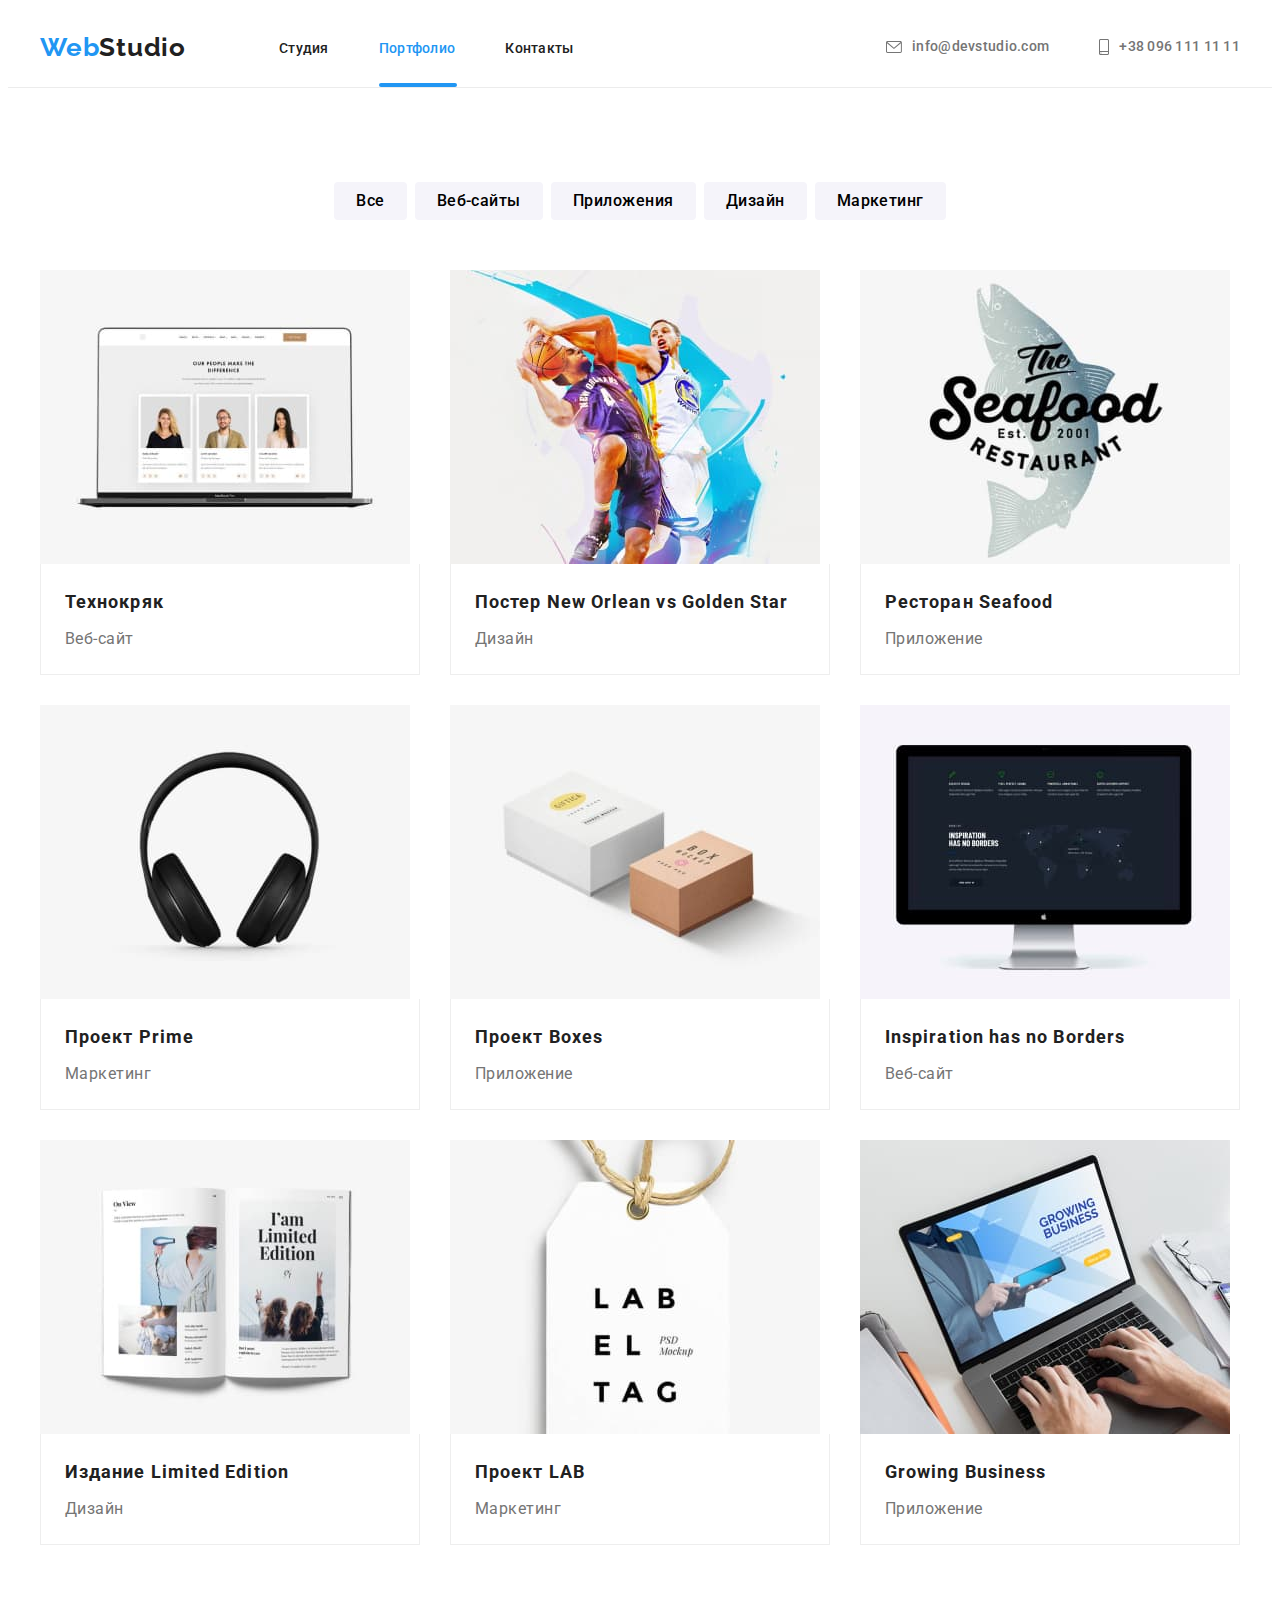
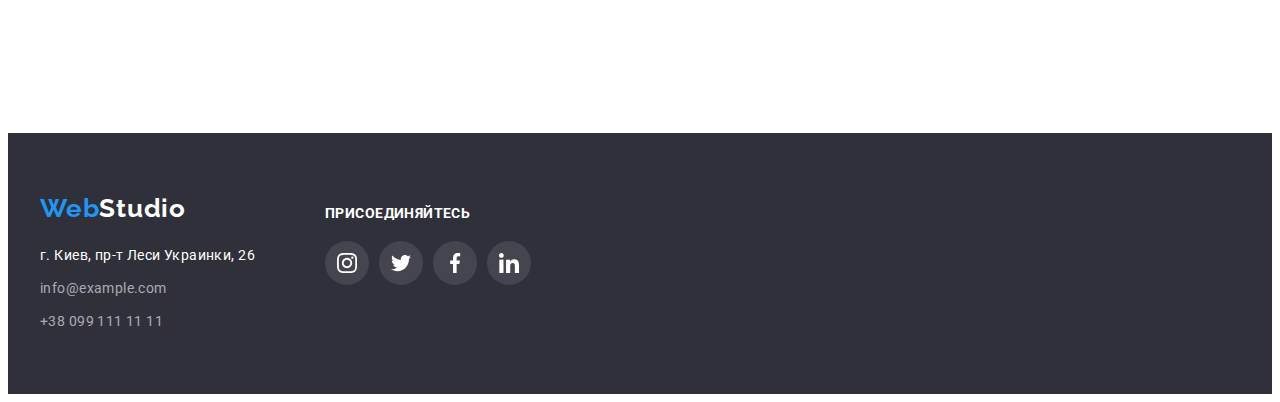
==== portfolio.html @ bdfaadbd "poputka#1" ====
<!DOCTYPE html>
<html lang="ru">
<head>
    <meta charset="UTF-8">
    <meta http-equiv="X-UA-Compatible" content="IE=edge">
    <meta name="viewport" content="width= , initial-scale=1.0">
    <link rel="preconnect" href="https://fonts.googleapis.com">
<link rel="preconnect" href="https://fonts.gstatic.com" crossorigin>
<link href="https://fonts.googleapis.com/css2?family=Raleway:wght@700&family=Roboto:wght@400;500;700;900&display=swap" rel="stylesheet">
<link rel="stylesheet" href="https://cdnjs.cloudflare.com/ajax/libs/modern-normalize/1.1.0/modern-normalize.min.css" integrity="sha512-wpPYUAdjBVSE4KJnH1VR1HeZfpl1ub8YT/NKx4PuQ5NmX2tKuGu6U/JRp5y+Y8XG2tV+wKQpNHVUX03MfMFn9Q==" crossorigin="anonymous" referrerpolicy="no-referrer" />
<link rel="stylesheet" href="./css/styles.css">   
    <title>portfolio</title>
</head>
<body>
    <header class="header-portfolio"> 
        <div class="container">
        <a class="header-logo link" href="./images/w.svg"><span class="logo-color" >Web</span>Studio</a>
        <nav>
        <ul class="header-list list">
            <li class="header-item"><a href="./index.html" class="header-link  link">Студия</a></li>
            <li class="header-item"><a href="" class="header-link current link header-portfolio-link">Портфолио</a></li>
            <li class="header-item"><a href="" class="header-link link">Контакты</a></li>
        </ul> 
        </nav>
        <div class="header-contact">
    <ul class="header-contact-list list">
    <li class="header-mail-tel"><a class="mail link" href="mailto:info@devstudio.com"><svg class="header-mail-icon" width="16" height="12">
      <use href="./images/icons.svg#icon-envelope"></use>
  </svg>info@devstudio.com</a></li>
    <li><a class="tel link" href="tel:+380961111111"><svg class="header-tel-icon" width="10" height="16">
      <use href="./images/icons.svg#icon-smartphone"></use>
  </svg>+38 096 111 11 11</a></li>
    </ul>
    </div>
    </div>
    </header>
<main>
    <section class="galery">
      <div class="container">
        <h1 class="visually-hidden">Кнопки</h1>
        <div class="button-galery">
        <ul class="button-galery-list list">
            <li class="button-galery-btn"><button type="button" class="galery-btn">Все</button></li>
            <li class="button-galery-btn"><button type="button" class="galery-btn">Веб-сайты</button></li>
            <li class="button-galery-btn"><button type="button" class="galery-btn">Приложения</button></li>
            <li class="button-galery-btn"><button type="button" class="galery-btn">Дизайн</button></li>
            <li class="button-galery-btn"><button type="button" class="galery-btn">Маркетинг</button></li>
        </ul>
      </div>
       <h2 class="visually-hidden">Галерея</h2>
       <div class="galery-items">
      <ul class="galery-list list">
          <li class="galery-items-list">
            <div class="galery-top-wrap">
            <img src="./images/galery1.jpg" 
            alt="Примеры работ1"
            width="370">
            <p class="galery-top-text">Ресурс предлагает комплексные предложения с разным уровнем функционала и сервисов. Все это позволит посетителю получить исчерпывающие сведения о компании или частном лице.</p>
          </div>
            <div class="galery-list-group">
        <p class="galery-title">Технокряк</p>
        <p class="galery-text">Веб-сайт</p>
      </div>
        </li>
          <li class="galery-items-list">
            <div class="galery-top-wrap">
            <img src="./images/galery2.jpg"
            alt="Примеры работ2"
            width="370">
            <p class="galery-top-text">Ресурс предлагает комплексные предложения с разным уровнем функционала и сервисов. Все это позволит посетителю получить исчерпывающие сведения о компании или частном лице.</p>
          </div>
            <div class="galery-list-group">
        <p class="galery-title">Постер New Orlean vs Golden Star</p>
        <p class="galery-text">Дизайн</p>
      </div>
        </li>
          <li class="galery-items-list">
            <div class="galery-top-wrap">
            <img src="./images/galery3.jpg" 
            alt="Примеры работ3"
            width="370">
            <p class="galery-top-text">Ресурс предлагает комплексные предложения с разным уровнем функционала и сервисов. Все это позволит посетителю получить исчерпывающие сведения о компании или частном лице.</p>
          </div>
            <div class="galery-list-group">
        <p class="galery-title">Ресторан Seafood</p>
        <p class="galery-text">Приложение</p>
      </div>
        </li>
          <li class="galery-items-list">
            <div class="galery-top-wrap">
            <img src="./images/galery4.jpg" 
            alt="Примеры работ4"
            width="370">
            <p class="galery-top-text">Ресурс предлагает комплексные предложения с разным уровнем функционала и сервисов. Все это позволит посетителю получить исчерпывающие сведения о компании или частном лице.</p>
          </div>
            <div class="galery-list-group">
        <p class="galery-title">Проект Prime</p>
        <p class="galery-text">Маркетинг</p>
      </div>
        </li>
          <li class="galery-items-list">
            <div class="galery-top-wrap">
            <img src="./images/galery5.jpg" 
            alt="Примеры работ5"
            width="370">
            <p class="galery-top-text">Ресурс предлагает комплексные предложения с разным уровнем функционала и сервисов. Все это позволит посетителю получить исчерпывающие сведения о компании или частном лице.</p>
          </div>
            <div class="galery-list-group">
        <p class="galery-title">Проект Boxes</p>
        <p class="galery-text">Приложение</p>
      </div>
        </li>
          <li class="galery-items-list">
            <div class="galery-top-wrap">
            <img src="./images/galery6.jpg" 
            alt="Примеры работ6"
            width="370">
            <p class="galery-top-text">Ресурс предлагает комплексные предложения с разным уровнем функционала и сервисов. Все это позволит посетителю получить исчерпывающие сведения о компании или частном лице.</p>
          </div>
            <div class="galery-list-group">
        <p lang="en" class="galery-title">Inspiration has no Borders</p>
        <p class="galery-text">Веб-сайт</p>
      </div>
        </li>
          <li class="galery-items-list">
            <div class="galery-top-wrap">
            <img src="./images/galery7.jpg" 
            alt="Примеры работ7"
            width="370">
            <p class="galery-top-text">Ресурс предлагает комплексные предложения с разным уровнем функционала и сервисов. Все это позволит посетителю получить исчерпывающие сведения о компании или частном лице.</p>
          </div>
            <div class="galery-list-group">
        <p class="galery-title">Издание Limited Edition</p>
        <p class="galery-text">Дизайн</p>
      </div>
        </li>
          <li class="galery-items-list">
            <div class="galery-top-wrap">
            <img src="./images/galery8.jpg"
             alt="Примеры работ8"
             width="370">
             <p class="galery-top-text">Ресурс предлагает комплексные предложения с разным уровнем функционала и сервисов. Все это позволит посетителю получить исчерпывающие сведения о компании или частном лице.</p>
            </div>
             <div class="galery-list-group">
        <p class="galery-title">Проект LAB</p>
        <p class="galery-text">Маркетинг</p>
      </div>
        </li>
          <li class="galery-items-list">
            <div class="galery-top-wrap">
            <img src="./images/galery9.jpg" 
            alt="Примеры работ9"
            width="370">
            <p class="galery-top-text">Ресурс предлагает комплексные предложения с разным уровнем функционала и сервисов. Все это позволит посетителю получить исчерпывающие сведения о компании или частном лице.</p>
          </div>
            <div class="galery-list-group">
        <p lang="en" class="galery-title">Growing Business</p>
        <p class="galery-text">Приложение</p>
      </div>
        </li>
      </ul>
    </div>
    </div>
    </section>
</main>
<footer class="footer">
  <div class="container">
      <ul class="footer-text-list list">
          <li class="footer-text">
  <div class="footer-logo-color">
  <a class="footer-logo link"  href="./images/webstudio1.svg"> <span class="logo-color" >Web</span>Studio</a>
</div>
  <address class="adress">г. Киев, пр-т Леси Украинки, 26</address>
  <ul class="list">
      <li class="footer-contact"><a class="footer-mail link" href="mailto:info@example.com">info@example.com</a></li>
      <li><a class="footer-tel link" href="tel:+380991111111">+38 099 111 11 11</a></li> 
  </ul>
</li>
<li class="footer-text">
  <p class="footer-soc">присоединяйтесь</p>
  <ul class="footer-soc-list list">
      <li class="footer-soc-item"><a href="" class="footer-soc-link"> 
          <svg class="footer-soc-icon" width="20" height="20">
              <use href="./images/icons.svg#icon-instagram"></use>
          </svg></a></li>
      <li class="footer-soc-item"><a href="" class="footer-soc-link"><svg class="footer-soc-icon" width="20" height="20">
          <use href="./images/icons.svg#icon-twitter"></use>
       </svg></a></li>
      <li class="footer-soc-item"><a href="" class="footer-soc-link"><svg class="footer-soc-icon" width="20" height="20">
          <use href="./images/icons.svg#icon-facebook"></use>
      </svg></a></li>
      <li class="footer-soc-item"><a href="" class="footer-soc-link"><svg class="footer-soc-icon" width="20" height="20">
          <use href="./images/icons.svg#icon-linkedin"></use>
      </svg></a></li>
  </ul>
</li>
</ul>
</div>
</footer>
</body>
</html>
---- css/styles.css ----
:root {
--header-color: #212121;
--title-color: #212121;
--acent-color: #2196F3;
--text-color:#757575;
--typical-margin: 30px;
}

body {
    font-family: Roboto, Tahoma;
    color: #212121;
}

p, h1, h2, h3, h4, h5, h6 {
    margin: 0;
}
ul {
    padding-left: 0;
    margin: 0;
}
button {
    cursor: pointer;
}
img {
    display: block;
}
.link {
    text-decoration: none;
}
.list {
    list-style: none;
}

.container {
    width: 1200px;
    padding-left: 15px;
    padding-right: 15px;
    margin: 0 auto;
}
.visually-hidden {
    position: absolute;
    white-space: nowrap;
    width: 1px;
    height: 1px;
    overflow: hidden;
    border: 0;
    padding: 0;
    clip: rect(0 0 0 0);
    clip-path: inset(50%);
    margin: -1px;
  }
  .header-logo {
    font-family: 'Raleway';
    font-weight: 700;
    font-size: 26px;
    line-height: 1.19;
    letter-spacing: 0.03em;
    color: #212121;    
  }
  .footer-logo {
      
font-family: 'Raleway';
font-style: normal;
font-weight: 700;
font-size: 26px;
line-height: 1.19;
letter-spacing: 0.03em;
color: #FFFFFF;
  }
  .logo-color {
    color:var(--acent-color); 
}

.mail {
    font-weight: 500;
    font-size: 14px;
    line-height: 1.14;
    letter-spacing: 0.02em;
    color: var(--text-color); 
    transition: color 250ms cubic-bezier(0.4, 0, 0.2, 1);
    transition-property: all;
}

.mail:hover, .mail:focus {
    color: #2196F3;
}

.tel {
    font-weight: 500;
    font-size: 14px;
    line-height: 1.14;
    letter-spacing: 0.02em;
    color: #757575;
    transition: color 250ms cubic-bezier(0.4, 0, 0.2, 1);
    }
    .tel:hover, .tel :focus {
        color: #2196F3;
    }
.adress {
font-style: normal;
font-weight: 400;
font-size: 14px;
line-height: 1.71;
letter-spacing: 0.03em;
color: #FFFFFF;
margin-bottom: 9px;
}
.title {
font-weight: 700;
font-size: 36px;
line-height: 1.16;
letter-spacing: 0.03em;
color: var(--title-color);
}

.footer-tel {
font-weight: 400;
font-size: 14px;
line-height: 1.71;
letter-spacing: 0.03em;
color: rgba(255, 255, 255, 0.6);
transition: color 250ms cubic-bezier(0.4, 0, 0.2, 1);
}
.footer-tel:hover, .footer-tel:focus {
    color: #2196F3;
}
.footer-mail {
font-weight: 400;
font-size: 14px;
line-height: 1.71;
letter-spacing: 0.03em;
color: rgba(255, 255, 255, 0.6);
transition: color 250ms cubic-bezier(0.4, 0, 0.2, 1);
transition-property: all;
}
.footer-mail:hover, .footer-mail:focus {
    color: #2196F3;
}

/*-----------------HEADER-----------------------*/

.header {
    padding-top: 24px;
    padding-bottom: 24px;
    position: relative;
}
.header .container {
    display: flex;
    align-items: center;
}
.header-logo {
    margin-right: 93px;
}
.header-list {
    display: flex;
}

.header-item:not(:last-child) {
margin-right: 50px;
}
.header-link {
font-weight: 500;
font-size: 14px;
line-height: 1.14;
letter-spacing: 0.02em;
color: #212121;
transition: color 250ms cubic-bezier(0.4, 0, 0.2, 1);
transition-property: all;
}
.header-link:hover, .header-link:focus {
    color: #2196F3;
}

.header-link.current {
    color: var(--acent-color);
}
.header-studio::after {
content: "";
position: absolute;
bottom: 0;
width: 48px;
height: 4px;
background-color: #2196F3;
border-radius: 2px;
display: flex;
}


.header-contact-list {
    display: flex;
}
.header-contact {
    margin-left: auto;
}
.header-mail-tel {
    margin-right: 50px;
}

.header-mail-icon {
    fill: currentColor;
    margin-right: 10px;
}
.header-tel-icon {
    fill: currentColor;
    margin-right: 10px; 
}
.tel {
    display: flex;
    align-items: center;
}
.mail {
    display: flex;
    align-items: center;
}

/*-------------------HERO--------------------*/
.hero {
    background-color: #2F303A;;
   padding-top: 200px;
   padding-bottom: 200px;
   text-align: center;
   background-image:linear-gradient(rgba(47, 48, 58, 0.4), rgba(47, 48, 58, 0.4)), url(../images/herotitle.jpg);
background-repeat: no-repeat;

background-size: cover;
min-width: 1600px;
margin: 0 auto;

}
.hero-title {
    font-weight: 900;
    font-size: 44px;
    line-height: 1.36;
    letter-spacing: 0.06em;
    text-transform: uppercase;
    color: #FFFFFF;
    width: 696px;
    margin-right: auto;
    margin-left: auto;
    margin-top: 0;
    margin-bottom: var(--typical-margin);
    
}
.hero-btn {
    border: none;
    min-width: 200px;
    height: 50px;
    font-family: inherit;
    font-weight: 700;
    font-size: 16px;
    line-height: 1.88;  
    letter-spacing: 0.06em;
    border-radius: 4px;
    color: #FFFFFF;
    box-shadow: 0px 4px 4px rgba(0, 0, 0, 0.15);
    background-color: var(--acent-color);
    margin: 0 auto;
    display: block;
}

.hero-btn:hover, .hero-btn:focus {
    color: #FFFFFF;
    background-color : var(--acent-color);
}


/*-----------------BENEFITS-------------------*/
.benefits {
    padding-top: 94px;
}
.benefits-list {
    display: flex;  
}
.benefits-item {
    display: flex;
    align-items: center;
}
.benefits-list-link{
    width: 270px;
    height: 120px;
    background-color: #F5F4FA;
    border-radius: 4px;
    display: flex;
    align-items: center;
    justify-content: center;
    margin-bottom: 30px;
}
.benefits-list-link:not(:last-child) {
    margin-right: var(--typical-margin);  
    }

.benefits-top-text:not(:last-child) {
    margin-right: var(--typical-margin);
}

.benefits-title {
font-weight: 700;
font-size: 14px;
line-height: 1.14;
letter-spacing: 0.03em;
text-transform: uppercase;
color:#212121;
margin-bottom: 10px;
}

.benefits-text {
width: 270px; 
font-weight: 400;
font-size: 14px;
line-height: 1.71;
letter-spacing: 0.03em;
color: var(--text-color);
}

/*-------------------ABOUT-------------------------*/
.about {
    padding-top: 94px;
    padding-bottom: 94px;
}
.about-title {
    margin-bottom: 50px;
    display: flex;
    justify-content: center;
}
.about-list {
    display: flex;
}
.about-item:not(:last-child) {
margin-right: var(--typical-margin);
}
.about-top-wrap {
    position: relative;
}
.about-text {
    position: absolute;
    bottom: 0;
    width: 370px;
    height: 70px;
font-weight: 700;
font-size: 14px;
line-height: 1.14;
letter-spacing: 0.03em;
text-transform: uppercase;
color: #FFFFFF;
background-color: rgba(47, 48, 58, 0.8);
display: flex;
justify-content: center;
align-items: center;
}


/*------------------------TEAM---------------------------*/
.team {
    background-color: #F5F4FA;
    padding-top: 94px;
    padding-bottom: 94px;
}
.team-title {
    margin-bottom: 50px;
    display: flex;
    justify-content: center;
}
.team-list {
    display: flex;
    margin-left: -30px;
}

.team-item {
flex-basis: calc((100%-120px)/4);
margin-left: 30px;
background: #FFFFFF;
box-shadow: 0px 1px 3px rgba(0, 0, 0, 0.12), 0px 1px 1px rgba(0, 0, 0, 0.14), 0px 2px 1px rgba(0, 0, 0, 0.2);
border-radius: 0px 0px 4px 4px;
}

.team-list-name {
font-weight: 500;
font-size: 16px;
line-height: 1.19;
letter-spacing: 0.03em;
color: #212121;
margin-bottom: 10px;
display: flex;
    justify-content: center;
}

.team-list-profession {
    font-weight: 400;
font-size: 16px;
line-height: 1.19;
letter-spacing: 0.03em;
color: var(--text-color);
display: flex;
    justify-content: center;
}
.team-list-group {
    padding-top: 30px;
    margin-bottom: 16px;
}
.team-soc-list {
    display: flex;
    justify-content: center;
    padding-bottom: 30px;
}
.team-soc-link {
    width: 44px;
    height: 44px;
    background-color: #FFFFFF;
    border-radius: 50%;
    display: flex;
    justify-content: center;
    align-items: center;
    fill: #AFB1B8;
    transition: color 250ms cubic-bezier(0.4, 0, 0.2, 1);
    transition-property: all;
}
.team-soc-link:hover, .team-soc-link:focus {
    background-color: var(--acent-color);
    fill: #FFFFFF;
}
.team-soc-item:not(:last-child) {
    margin-right: 10px;  
    }


    /*--------------------CLIENTS-----------------------------*/
    .clients {
        padding-top: 94px;
        padding-bottom: 94px;
    }
    .clients-title {
        display: flex;
        justify-content: center; 
        margin-bottom: 50px;  
    }
    .clients-list {
        display: flex;
        align-items: center;
    }
    .clients-list-icon:not(:last-child) {
     margin-right: 30px;
    }
    .clients-icon-link {
        width: 170px;
        height: 92px;
        border: 1px solid #AFB1B8;
        border-radius: 4px;
        display: flex;
        justify-content: center;
        align-items: center;
        fill: #AFB1B8; 
        transition: color 250ms cubic-bezier(0.4, 0, 0.2, 1); 
        transition-property: all; 
    }

    .clients-icon-link:hover, .clients-icon-link:focus {
        border-color: #2196F3;
        fill: #2196F3;
    }
/*-----------------------FOOTER-------------------------------*/

    .footer {
padding-top: 60px;
padding-bottom: 60px;
background-color: #2F303A;
}
.footer-logo-color {
    margin-bottom: 20px;
}

.footer-contact:not(:last-child) {
margin-bottom: 9px;  
}
.footer-soc {
    font-weight: 700;
font-size: 14px;
line-height: 16px;
letter-spacing: 0.03em;
text-transform: uppercase;
color: #FFFFFF;
padding-top: 12px;
}
.footer-text-list {
    display: flex;
}
.footer-text +.footer-text {
margin-left: 70px;
}
.footer-soc-list {
    display: flex;
    margin-top: 20px;
}
.footer-soc-link {
    width: 44px;
    height: 44px;
    background-color: rgba(255, 255, 255, 0.1);;
    border-radius: 50%;
    display: flex;
    justify-content: center;
    align-items: center;
    fill: #FFFFFF;
    transition: color 250ms cubic-bezier(0.4, 0, 0.2, 1);
    transition-property: all;

}
.footer-soc-item:not(:last-child) {
    margin-right: 10px;  
    }

    .footer-soc-link:hover, .footer-soc-link:focus {
        background-color:  #2196F3;
        
    }
/*---------------------PORTFOLIO-----------------------------*/

.header-portfolio {
    position: relative;
    padding-top: 24px;
    padding-bottom: 24px;
    border-bottom: 1px solid #ECECEC;
}
.header-portfolio-link::after {
content: "";
position: absolute;
bottom: 0;
width: 78px;
height: 4px;
background-color: #2196F3;
border-radius: 2px;
display: flex;
}
.header-portfolio .container {
    display: flex;
    align-items: center;
}
.galery {
    padding-top: 94px;
    padding-bottom: 94px;
}

.galery-title {
font-weight: 700;
font-size: 18px;
line-height: 2.0;
letter-spacing: 0.06em;
color: #212121;
margin-bottom: 4px;

}

.galery-text {
font-weight: 400;
font-size: 16px;
line-height: 1.88;
letter-spacing: 0.03em;
color: var(--text-color);
}
 .button-galery {
margin-bottom: 50px;
 }
 .button-galery-list {
     display: flex;
     justify-content: center;
 }
.button-galery-btn:not(:last-child) {
    margin-right: 8px;
}
.galery-btn {
    border: none;
font-family: inherit;
font-weight: 500;
font-size: 16px;
line-height: 1.62;
text-align: center;
letter-spacing: 0.03em;
background-color: #F5F4FA;
border-radius: 4px;
padding: 6px 22px;
transition: color 250ms cubic-bezier(0.4, 0, 0.2, 1);
transition-property: all;
}
.galery-btn:hover, .galery-btn:focus {
    color: #FFFFFF;
    background-color : var(--acent-color);
    box-shadow: 0px 3px 1px rgba(0, 0, 0, 0.1), 0px 1px 2px rgba(0, 0, 0, 0.08), 0px 2px 2px rgba(0, 0, 0, 0.12);
}
.galery-items {
    margin-bottom: 94px;
}
.galery-list {
    display: flex;
    flex-wrap: wrap;
    margin-left: -30px;
    margin-bottom: -30px;
}
.galery-items-list {
    width: calc(100% / 3 - 30px); 
    margin-left: 30px; 
    margin-bottom: 30px;
    background: #FFFFFF;
}
.galery-items-list:hover, .galery-items-list:focus {
    box-shadow: 0px 1px 1px rgba(0, 0, 0, 0.12), 0px 4px 4px rgba(0, 0, 0, 0.06), 1px 4px 6px rgba(0, 0, 0, 0.16);
}
.galery-items-list:hover .galery-top-text {
    transform: translateY(0%);
}
.galery-top-wrap {
    position: relative;
    overflow: hidden; 
}
.galery-top-text {
    position: absolute;
    top: 0;
    background-color: rgba(33, 150, 243, 0.9);
    font-weight: 400;
font-size: 18px;
line-height: 1.56;
letter-spacing: 0.03em;
    color: #FFFFFF;
    height: 100%;
    padding: 63px 24px;
    transform: translateY(100%);
    transition: transform 250ms cubic-bezier(0.4, 0, 0.2, 1);
    transition-property: all;
    overflow: auto;
}


.galery-list-group {
    padding-top: 20px;
    padding-bottom: 20px;
    padding-left: 24px;
    border-left: 1px solid #EEEEEE;
    border-bottom: 1px solid #EEEEEE;
    border-right: 1px solid #EEEEEE;
}
.backdrop {
    position: fixed;
    top: 0;
    width: 100%;
    height: 100%;
    background-color: rgba(0, 0, 0, 0.2);
   transition: opacity 250ms, visibility 250ms;
}
.backdrop.is-hidden .modal {
    transform: scale(0.5) rotate(180deg);
}
.modal {
width: 528px;
height: 581px;
background-color: #FFFFFF;
box-shadow: 0px 1px 3px rgba(0, 0, 0, 0.12), 0px 1px 1px rgba(0, 0, 0, 0.14), 0px 2px 1px rgba(0, 0, 0, 0.2);
border-radius: 4px;
position: absolute;
top: 50%;
left: 50%;
transition: transform 250ms;
transform: translate(-50%, -50%) scale(1) rotate(0);
transition-property: all;
}
.modal-close-bt {
    position: absolute;
    top: 8px;
    right: 8px;
    width: 30px;
    height: 30px;
    background-color : #FFFFFF;
border: 1px solid rgba(0, 0, 0, 0.1);
border-radius: 50%;
display: flex;
align-items: center;
justify-content: center;
}
.is-hidden {
    opacity: 0;
    pointer-events: none;
    visibility: hidden;

}
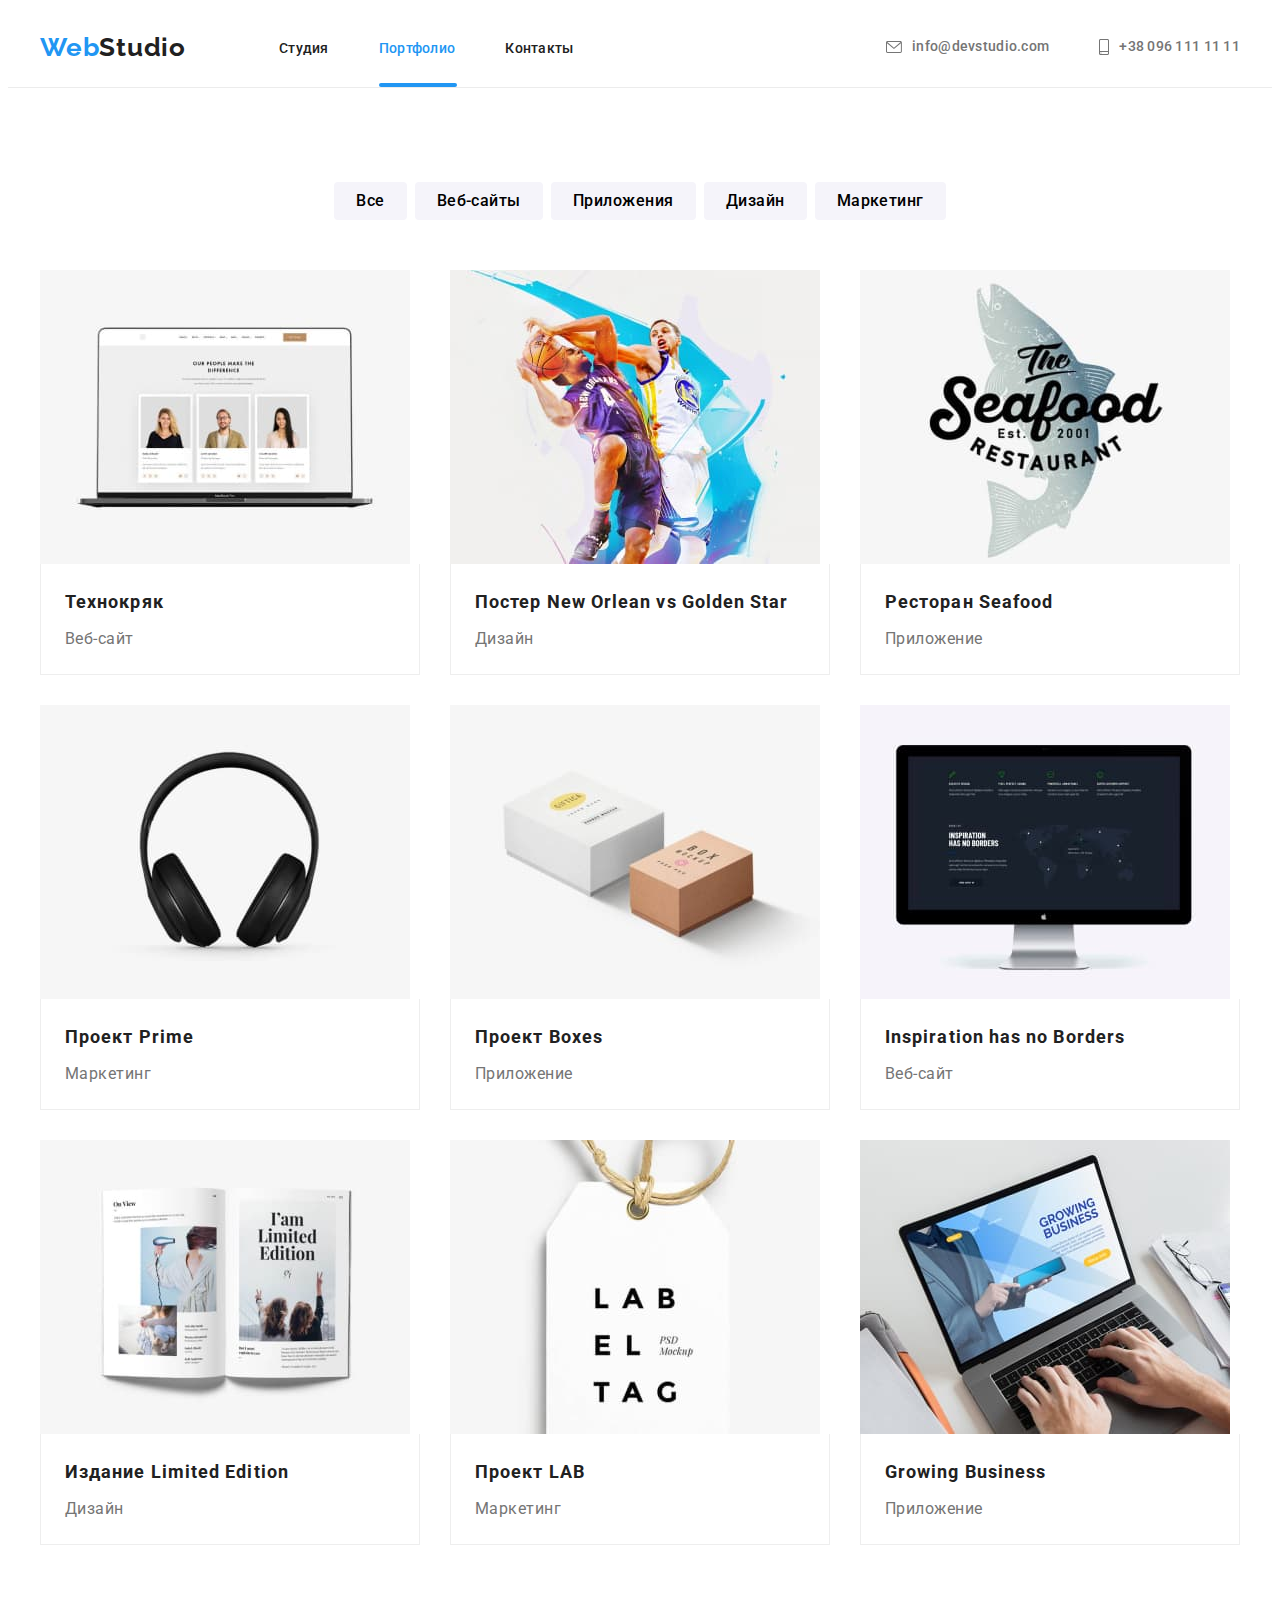
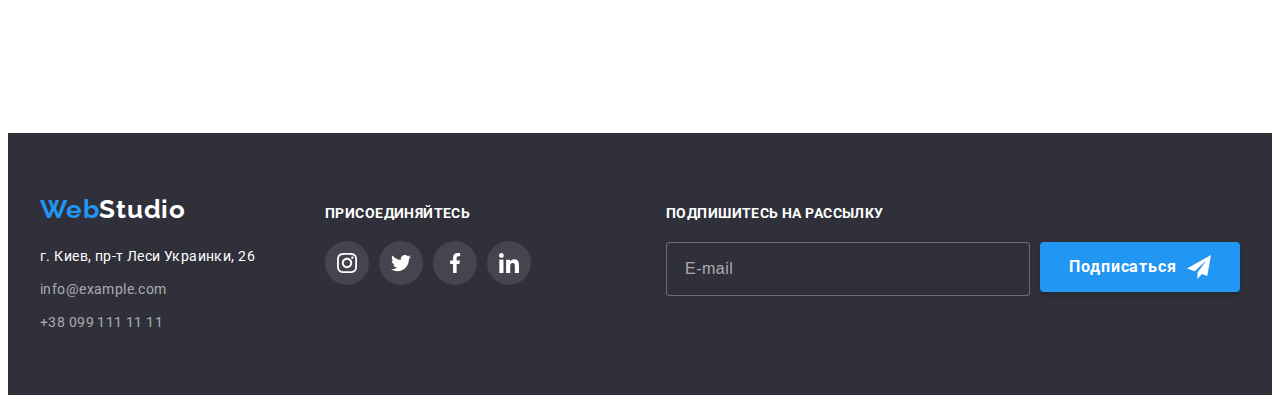
==== commit cdb6ffb0: "poputka#3" ====
--- a/portfolio.html
+++ b/portfolio.html
@@ -163,39 +163,53 @@
     </div>
     </section>
 </main>
-<footer class="footer">
-  <div class="container">
-      <ul class="footer-text-list list">
-          <li class="footer-text">
-  <div class="footer-logo-color">
-  <a class="footer-logo link"  href="./images/webstudio1.svg"> <span class="logo-color" >Web</span>Studio</a>
-</div>
-  <address class="adress">г. Киев, пр-т Леси Украинки, 26</address>
-  <ul class="list">
-      <li class="footer-contact"><a class="footer-mail link" href="mailto:info@example.com">info@example.com</a></li>
-      <li><a class="footer-tel link" href="tel:+380991111111">+38 099 111 11 11</a></li> 
-  </ul>
-</li>
-<li class="footer-text">
-  <p class="footer-soc">присоединяйтесь</p>
-  <ul class="footer-soc-list list">
-      <li class="footer-soc-item"><a href="" class="footer-soc-link"> 
-          <svg class="footer-soc-icon" width="20" height="20">
-              <use href="./images/icons.svg#icon-instagram"></use>
-          </svg></a></li>
-      <li class="footer-soc-item"><a href="" class="footer-soc-link"><svg class="footer-soc-icon" width="20" height="20">
-          <use href="./images/icons.svg#icon-twitter"></use>
-       </svg></a></li>
-      <li class="footer-soc-item"><a href="" class="footer-soc-link"><svg class="footer-soc-icon" width="20" height="20">
-          <use href="./images/icons.svg#icon-facebook"></use>
-      </svg></a></li>
-      <li class="footer-soc-item"><a href="" class="footer-soc-link"><svg class="footer-soc-icon" width="20" height="20">
-          <use href="./images/icons.svg#icon-linkedin"></use>
-      </svg></a></li>
-  </ul>
-</li>
-</ul>
-</div>
-</footer>
+ <footer class="footer">
+        <div class="container">
+            <div class="footer-contact-logo">
+        <div class="footer-logo-color">
+        <a class="footer-logo link"  href="./images/webstudio1.svg"> <span class="logo-color" >Web</span>Studio</a>
+    </div>
+        <address class="adress">г. Киев, пр-т Леси Украинки, 26</address>
+        <ul class="list">
+            <li class="footer-contact"><a class="footer-mail link" href="mailto:info@example.com">info@example.com</a></li>
+            <li><a class="footer-tel link" href="tel:+380991111111">+38 099 111 11 11</a></li> 
+        </ul>
+        </div>
+    <div class="footer-soc">
+        <p class="footer-text">присоединяйтесь</p>
+        <ul class="footer-soc-list list">
+            <li class="footer-soc-item"><a href="" class="footer-soc-link"> 
+                <svg class="footer-soc-icon" width="20" height="20">
+                    <use href="./images/icons.svg#icon-instagram"></use>
+                </svg></a></li>
+            <li class="footer-soc-item"><a href="" class="footer-soc-link"><svg class="footer-soc-icon" width="20" height="20">
+                <use href="./images/icons.svg#icon-twitter"></use>
+             </svg></a></li>
+            <li class="footer-soc-item"><a href="" class="footer-soc-link"><svg class="footer-soc-icon" width="20" height="20">
+                <use href="./images/icons.svg#icon-facebook"></use>
+            </svg></a></li>
+            <li class="footer-soc-item"><a href="" class="footer-soc-link"><svg class="footer-soc-icon" width="20" height="20">
+                <use href="./images/icons.svg#icon-linkedin"></use>
+            </svg></a></li>
+        </ul>
+    </div>
+    
+
+    <div class="footer-input-button">
+    <p class="footer-input-text">Подпишитесь на рассылку</p>
+    <div class="top">
+    <input type="email" 
+    class="footer-input"
+                name="footer-input-name"
+                required
+                id="footer-input-name"
+                placeholder="E-mail">
+                <button type="button" class="footer-button">Подписаться<svg class="footer-button-icon" width="24" height="24">
+                <use href="./images/icons.svg#icon-icon-send"></use>
+            </svg></button>
+            </div>
+           </div>
+    </div>
+    </footer>
 </body>
 </html>--- a/css/styles.css
+++ b/css/styles.css
@@ -285,9 +285,7 @@
     justify-content: center;
     margin-bottom: 30px;
 }
-.benefits-list-link:not(:last-child) {
-    margin-right: var(--typical-margin);  
-    }
+
 
 .benefits-top-text:not(:last-child) {
     margin-right: var(--typical-margin);
@@ -464,6 +462,13 @@
 padding-bottom: 60px;
 background-color: #2F303A;
 }
+.footer .container {
+    display: flex;
+    align-items: baseline;
+}
+.footer-contact-logo {
+    margin-right: 70px;
+}
 .footer-logo-color {
     margin-bottom: 20px;
 }
@@ -471,7 +476,7 @@
 .footer-contact:not(:last-child) {
 margin-bottom: 9px;  
 }
-.footer-soc {
+.footer-text {
     font-weight: 700;
 font-size: 14px;
 line-height: 16px;
@@ -480,12 +485,7 @@
 color: #FFFFFF;
 padding-top: 12px;
 }
-.footer-text-list {
-    display: flex;
-}
-.footer-text +.footer-text {
-margin-left: 70px;
-}
+
 .footer-soc-list {
     display: flex;
     margin-top: 20px;
@@ -511,6 +511,68 @@
         background-color:  #2196F3;
         
     }
+   .footer-input-button {
+     margin-left: auto;  
+   }
+.footer-input-text {
+font-style: normal;
+font-weight: 700;
+font-size: 14px;
+line-height: 1.14;
+letter-spacing: 0.03em;
+text-transform: uppercase;
+color: #FFFFFF;
+margin-bottom: 20px;
+}
+.footer-input {
+width: 358px;
+height: 50px;
+border: 1px solid rgba(255, 255, 255, 0.3);
+border-radius: 4px;
+background-color: #2F303A;
+}
+.footer-input::placeholder {
+    font-style: normal;
+font-weight: 400;
+font-size: 16px;
+line-height: 1.25;
+letter-spacing: 0.03em;
+color: rgba(255, 255, 255, 0.6);
+padding-left: 16px;
+}
+.footer-button {
+width: 200px;
+height: 50px;
+background: #2196F3;
+box-shadow: 0px 4px 4px rgba(0, 0, 0, 0.15);
+border-radius: 4px;
+
+font-family: inherit;
+font-style: normal;
+font-weight: 700;
+font-size: 16px;
+line-height: 1.88;
+text-align: center;
+letter-spacing: 0.06em;
+color: #FFFFFF;
+margin-left: 10px;
+border: none;
+display: flex;
+align-items: center;
+justify-content: center;
+}
+
+.footer-button-icon {
+    fill: #FFFFFF;
+    margin-left: 10px;
+}
+.top {
+    display: flex;
+}
+
+
+
+
 /*---------------------PORTFOLIO-----------------------------*/
 
 .header-portfolio {
@@ -635,6 +697,10 @@
     border-bottom: 1px solid #EEEEEE;
     border-right: 1px solid #EEEEEE;
 }
+
+
+/*---------------------MODAL-----------------------------*/
+
 .backdrop {
     position: fixed;
     top: 0;
@@ -652,6 +718,7 @@
 background-color: #FFFFFF;
 box-shadow: 0px 1px 3px rgba(0, 0, 0, 0.12), 0px 1px 1px rgba(0, 0, 0, 0.14), 0px 2px 1px rgba(0, 0, 0, 0.2);
 border-radius: 4px;
+padding: 40px;
 position: absolute;
 top: 50%;
 left: 50%;
@@ -671,6 +738,10 @@
 display: flex;
 align-items: center;
 justify-content: center;
+transition: color 250ms cubic-bezier(0.4, 0, 0.2, 1);
+}
+.modal-close-bt:hover, .modal-close-bt:focus + .button-close-icon{
+fill: var(--acent-color);
 }
 .is-hidden {
     opacity: 0;
@@ -678,13 +749,137 @@
     visibility: hidden;
 
 }
-
-
-
-
-
-
-
-
-
-
+.modal-title {
+    font-style: normal;
+font-weight: 700;
+font-size: 20px;
+line-height: 1.15;
+letter-spacing: 0.03em;
+color: #212121;
+text-align: center;
+margin-bottom: 12px;
+}
+.modal-input {
+    width: 100%;
+    height: 40px;
+    border: 1px solid rgba(33, 33, 33, 0.2);
+border-radius: 4px;
+padding-left: 42px;
+outline: none;
+transition: color 250ms cubic-bezier(0.4, 0, 0.2, 1);
+}
+.modal-input:focus {
+    border: 1px solid #2196F3;
+}
+.modal-input:focus + .input-icon {
+    fill: var(--acent-color);
+}
+.modal-field {
+ margin-bottom: 10px;   
+}
+.modal-lebel {
+font-style: normal;
+font-weight: 400;
+font-size: 12px;
+line-height: 1.17;
+letter-spacing: 0.01em;
+color: #757575;
+display: block;
+margin-bottom: 4px;
+}
+.modal-text {
+    width: 100%;
+    height: 120px;
+    padding: 12px 16px;
+    margin-bottom: 20px;
+    border: none;
+    border: 1px solid rgba(33, 33, 33, 0.2);
+border-radius: 4px;
+resize: none;
+outline: none;
+}
+.modal-text::placeholder {
+    font-style: normal;
+font-weight: 400;
+font-size: 14px;
+line-height: 1.14;
+letter-spacing: 0.01em;
+color: rgba(117, 117, 117, 0.5);
+}
+.modal-input-wrap {
+    position: relative;
+}
+.input-icon {
+    position: absolute;
+    left: 15px;
+    top: 50%;
+    transform: translateY(-50%);
+    transition: color 250ms cubic-bezier(0.4, 0, 0.2, 1);
+}
+.modal-field-checkbox {
+    display: flex;
+    align-items: center;
+    justify-content: center; 
+    margin-bottom: 30px;
+}
+.check-text {
+font-style: normal;
+font-weight: 400;
+font-size: 14px;
+line-height: 1.71;
+letter-spacing: 0.03em;
+color: #757575;
+display: flex;
+align-items: center;
+}
+
+.check-text span {
+    width: 16px;
+    height: 15px;
+    display: flex;
+    align-items: center;
+    justify-content: center;
+    border: 2px solid #212121;
+    border-radius: 2px;
+    margin-right: 8.38px;
+}
+.check-icon {
+    fill: transparent;
+}
+
+.input-check:checked + .check-text span {
+background-color: #2196F3;
+border: none;
+}
+
+.modal-dogovor {
+    color: var(--acent-color);
+    margin-left: 4px;
+}
+
+
+.modal-send-btn {
+width: 200px;
+height: 50px;
+background-color: #2196F3;
+box-shadow: 0px 4px 4px rgba(0, 0, 0, 0.15);
+border-radius: 4px;
+border: none;
+
+font-family: inherit;
+font-style: normal;
+font-weight: 700;
+font-size: 16px;
+line-height: 1.88;
+text-align: center;
+letter-spacing: 0.06em;
+color: #FFFFFF;
+display: block;
+margin: 0 auto;
+}
+
+
+
+
+
+
